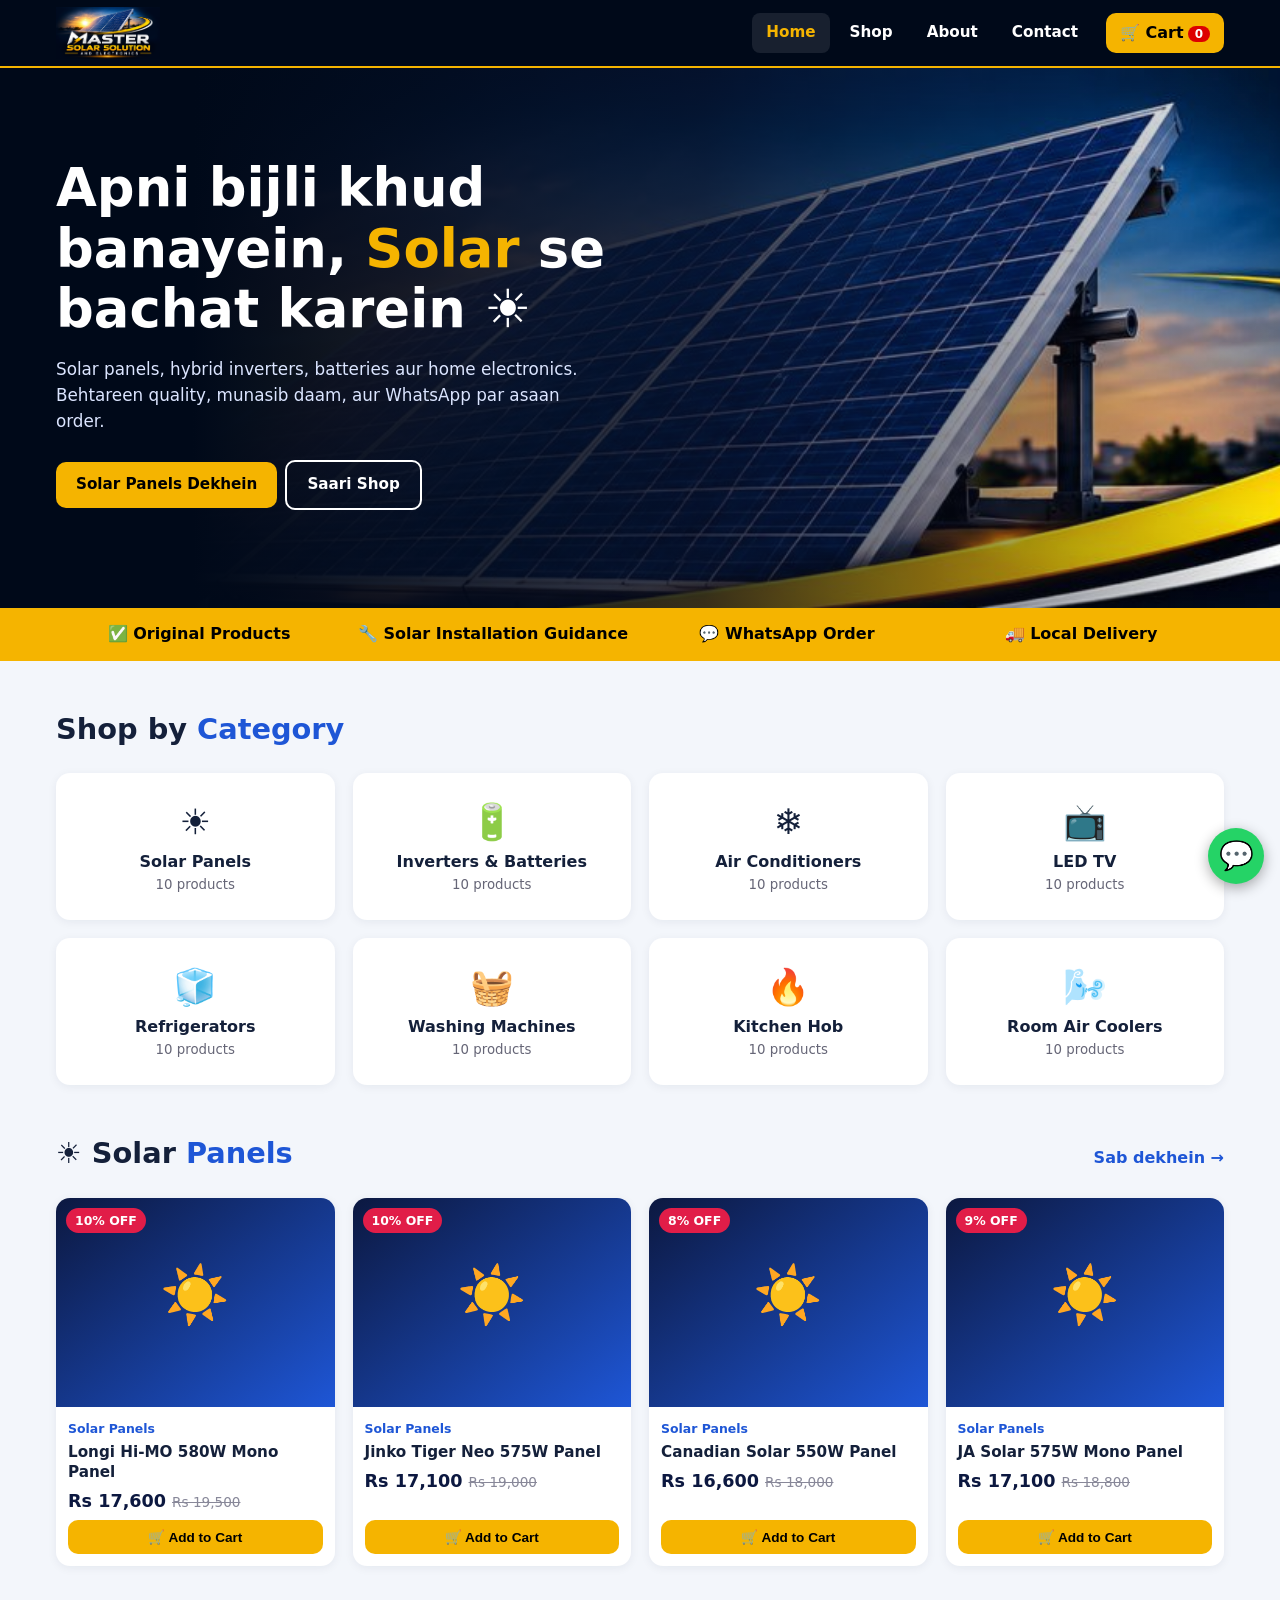
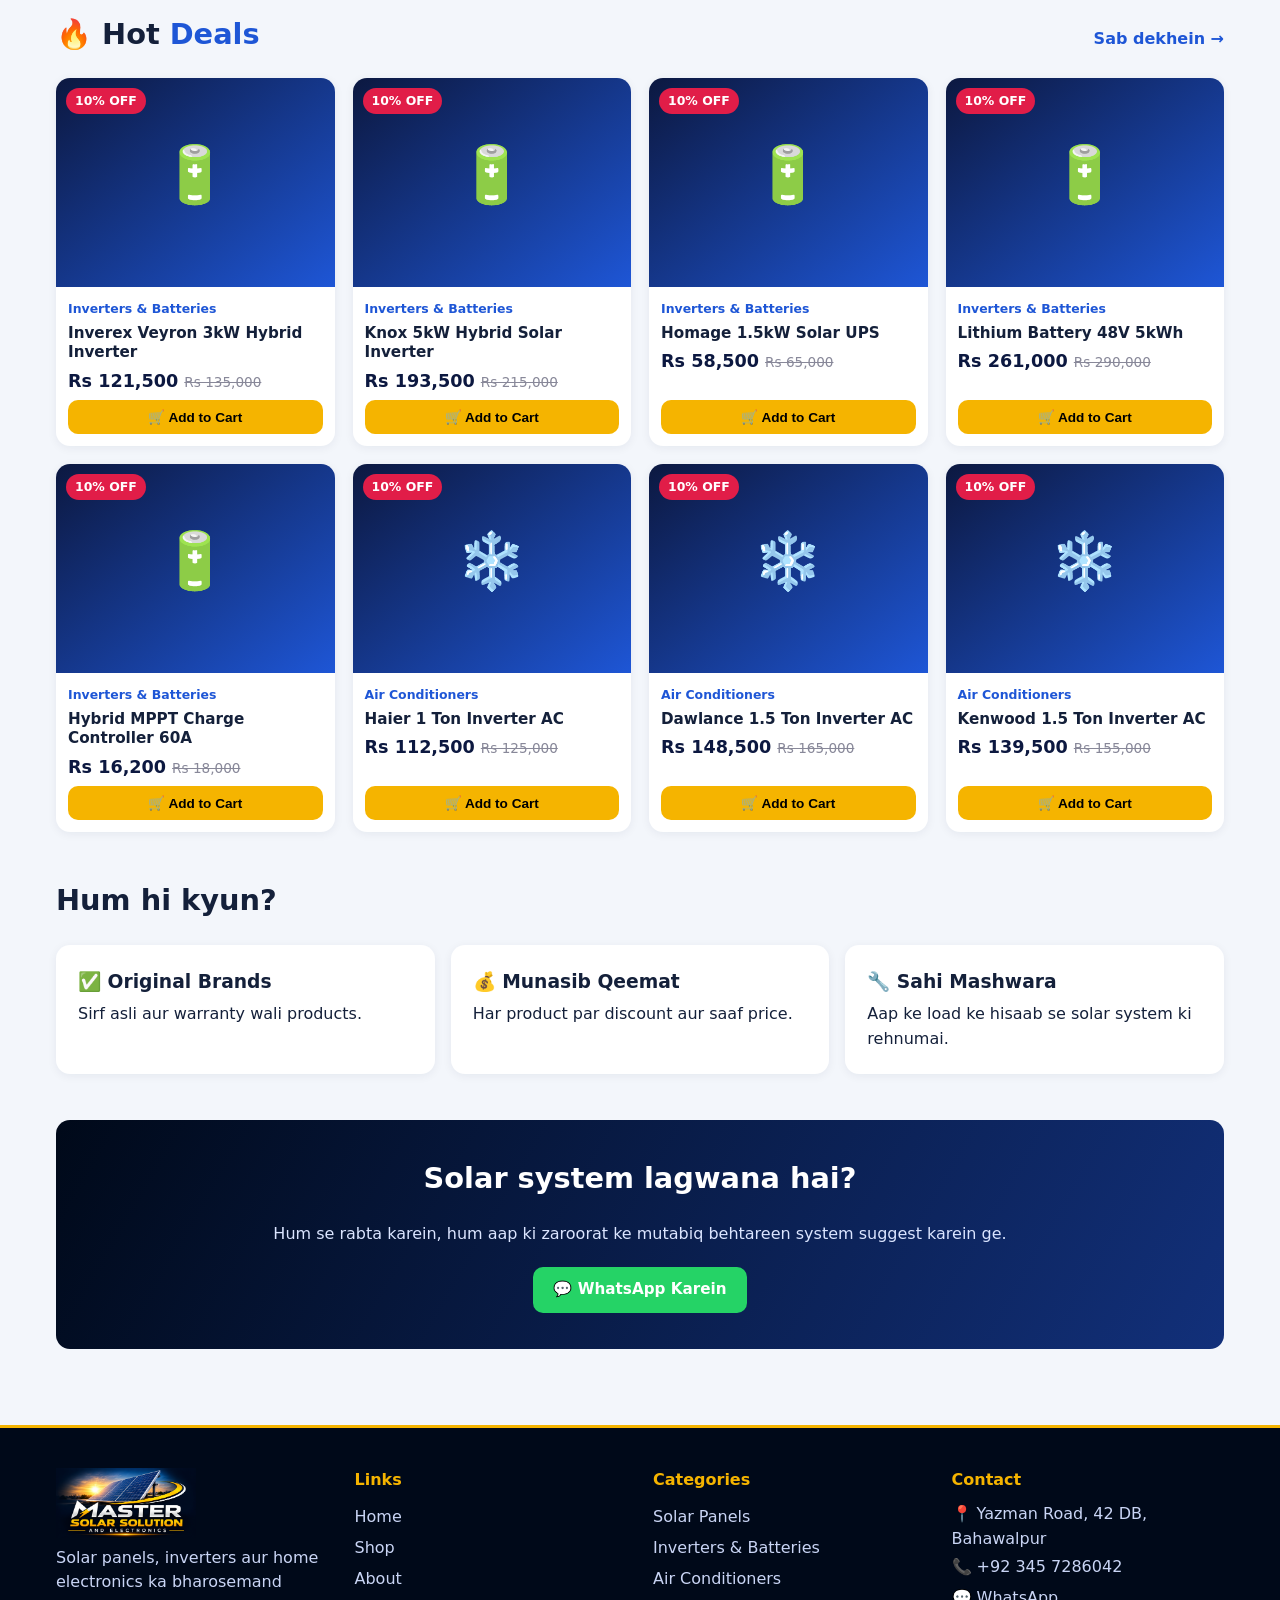
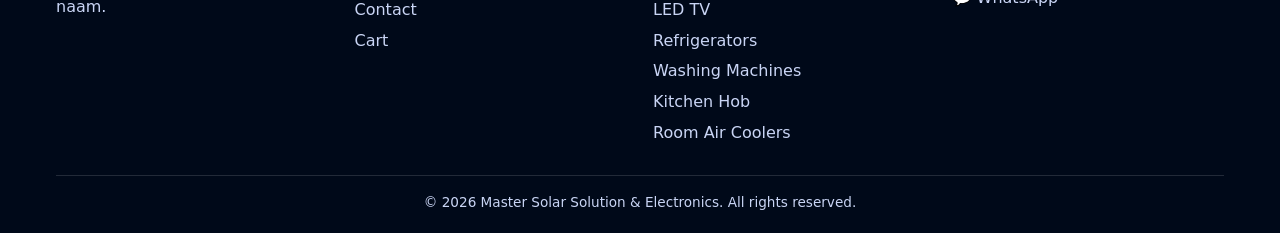
==== site/index.html @ da5d115f "Master Solar website first version" ====
<!DOCTYPE html><html lang="en"><head><meta charset="utf-8"><meta name="viewport" content="width=device-width,initial-scale=1"><title>Master Solar Solution & Electronics | Bahawalpur</title><meta name="description" content="Solar panels, inverters, AC, LED TV, refrigerators aur home electronics - Yazman Road, Bahawalpur."><meta name="theme-color" content="#000919"><link rel="icon" href="favicon.png"><link rel="apple-touch-icon" href="apple-touch-icon.png"><link rel="stylesheet" href="style.css"></head><body><div id="hdr"></div>
<div class="hero"><div class="w"><h1>Apni bijli khud banayein, <b>Solar</b> se bachat karein ☀️</h1><p>Solar panels, hybrid inverters, batteries aur home electronics. Behtareen quality, munasib daam, aur WhatsApp par asaan order.</p><a class="btn" href="shop.html?cat=solar">Solar Panels Dekhein</a><a class="btn ol" href="shop.html">Saari Shop</a></div></div>
<div class="strip"><div class="w"><span>✅ Original Products</span><span>🔧 Solar Installation Guidance</span><span>💬 WhatsApp Order</span><span>🚚 Local Delivery</span></div></div>
<section><div class="w"><h2>Shop by <em>Category</em></h2><div class="grid" id="cats"></div></div></section>
<section style="padding-top:0"><div class="w"><div class="sh"><h2>☀️ Solar <em>Panels</em></h2><a href="shop.html?cat=solar">Sab dekhein →</a></div><div class="grid" id="solar"></div></div></section>
<section style="padding-top:0"><div class="w"><div class="sh"><h2>🔥 Hot <em>Deals</em></h2><a href="shop.html?sort=d">Sab dekhein →</a></div><div class="grid" id="deals"></div></div></section>
<section style="padding-top:0"><div class="w"><h2>Hum hi kyun?</h2><div class="why"><div class="box"><h3>✅ Original Brands</h3><p>Sirf asli aur warranty wali products.</p></div><div class="box"><h3>💰 Munasib Qeemat</h3><p>Har product par discount aur saaf price.</p></div><div class="box"><h3>🔧 Sahi Mashwara</h3><p>Aap ke load ke hisaab se solar system ki rehnumai.</p></div></div></div></section>
<section style="padding-top:0"><div class="w"><div class="cta"><h2>Solar system lagwana hai?</h2><p>Hum se rabta karein, hum aap ki zaroorat ke mutabiq behtareen system suggest karein ge.</p><a class="btn wa" target="_blank" href="https://wa.me/923457286042?text=Assalam%20o%20Alaikum%2C%20mujhe%20solar%20system%20ke%20bare%20mein%20poochna%20hai.">💬 WhatsApp Karein</a></div></div></section>
<div id="ftr"></div><script src="products.js"></script><script src="app.js"></script></body></html>
---- site/style.css ----
:root{--n:#000919;--n2:#0c1840;--y:#f5b400;--b:#1e56d6;--bg:#f3f6fb;--t:#14203a;--r:14px}
*{box-sizing:border-box;margin:0;padding:0}
html{scroll-behavior:smooth}
body{font-family:system-ui,"Segoe UI",Roboto,Arial,sans-serif;background:var(--bg);color:var(--t);line-height:1.55;overflow-x:hidden}
img{max-width:100%;display:block}a{text-decoration:none;color:inherit}
.w{width:100%;max-width:1200px;margin:auto;padding:0 16px}
header{background:var(--n);color:#fff;position:sticky;top:0;z-index:50;border-bottom:2px solid var(--y)}
header .w{display:flex;align-items:center;gap:14px;min-height:66px}
.logo img{height:52px;width:auto}
nav{display:flex;gap:6px;margin-left:auto}
nav a{padding:8px 14px;border-radius:8px;font-weight:600;font-size:.95rem}
nav a:hover,nav a.on{background:#ffffff18;color:var(--y)}
.cartb{position:relative;background:var(--y);color:#000;padding:8px 14px;border-radius:10px;font-weight:800;white-space:nowrap}
.cartb i{font-style:normal;background:#d00;color:#fff;border-radius:20px;font-size:.75rem;padding:1px 7px;margin-left:4px}
.burger{display:none;background:none;border:0;color:#fff;font-size:1.8rem;cursor:pointer;margin-left:auto}
@media(max-width:820px){.burger{display:block}nav{display:none;position:absolute;top:66px;left:0;right:0;background:var(--n);flex-direction:column;padding:10px 16px 16px;border-bottom:2px solid var(--y)}nav.open{display:flex}.cartb{margin-left:0}.logo img{height:44px}}
.btn{display:inline-block;background:var(--y);color:#000;padding:11px 20px;border-radius:10px;font-weight:800;border:0;cursor:pointer;font-size:.95rem;text-align:center}
.btn:hover{filter:brightness(1.08)}.btn.wa{background:#25d366;color:#fff}.btn.bl{background:var(--b);color:#fff}.btn.ol{background:none;border:2px solid #fff;color:#fff}
.hero{background:linear-gradient(90deg,var(--n) 15%,#050b1fcc 55%,#0000),url(images/hero.jpg) center/cover;color:#fff;padding:90px 0}
.hero h1{font-size:clamp(1.9rem,5vw,3.3rem);line-height:1.15;max-width:640px}.hero h1 b{color:var(--y)}
.hero p{margin:16px 0 26px;max-width:540px;color:#dbe5ff;font-size:1.05rem}.hero .btn{margin:0 8px 8px 0}
@media(max-width:700px){.hero{padding:56px 0;background:linear-gradient(var(--n)40%,#050b1faa),url(images/hero.jpg) center/cover}}
.strip{background:var(--y);color:#000;font-weight:700}.strip .w{display:grid;grid-template-columns:repeat(auto-fit,minmax(200px,1fr));gap:8px;padding:14px 16px;text-align:center}
section{padding:46px 0}h2{font-size:clamp(1.3rem,3vw,1.8rem);margin-bottom:22px}h2 em{font-style:normal;color:var(--b)}
.sh{display:flex;justify-content:space-between;align-items:baseline;gap:10px;flex-wrap:wrap}.sh a{color:var(--b);font-weight:700}
.grid{display:grid;grid-template-columns:repeat(auto-fill,minmax(235px,1fr));gap:18px}
@media(max-width:520px){.grid{grid-template-columns:repeat(2,1fr);gap:12px}}
.cat{background:#fff;border-radius:var(--r);padding:22px 10px;text-align:center;font-weight:700;box-shadow:0 2px 10px #0a1a4010;transition:.2s;border-bottom:3px solid transparent}
.cat:hover{transform:translateY(-4px);border-color:var(--y)}.cat span{display:block;font-size:2.2rem}.cat small{display:block;color:#667;font-weight:500}
.card{background:#fff;border-radius:var(--r);overflow:hidden;box-shadow:0 2px 10px #0a1a4010;display:flex;flex-direction:column;position:relative;transition:.2s}
.card:hover{box-shadow:0 8px 22px #0a1a4026}
.card img{width:100%;aspect-ratio:4/3;object-fit:cover;background:#e8eefb}
.card .bd{padding:12px;display:flex;flex-direction:column;gap:5px;flex:1}.card small{color:var(--b);font-weight:700;font-size:.78rem}
.card h3{font-size:.95rem;line-height:1.3}.badge{position:absolute;top:10px;left:10px;background:#e11d48;color:#fff;font-weight:800;font-size:.78rem;padding:3px 9px;border-radius:20px}
.pr{font-weight:800;font-size:1.1rem;color:var(--n2)}.old{color:#889;text-decoration:line-through;font-size:.85rem;margin-left:6px;font-weight:500}
.card .btn{margin-top:auto;font-size:.85rem;padding:9px}
.bar{display:flex;gap:8px;flex-wrap:wrap;margin-bottom:20px;align-items:center}
.bar button,.bar input,.bar select{padding:9px 15px;border-radius:22px;border:1px solid #cdd6ea;background:#fff;cursor:pointer;font-size:.92rem;font-family:inherit}
.bar button.on{background:var(--n);color:#fff;border-color:var(--n)}.bar input{flex:1;min-width:170px;cursor:text}
.box{background:#fff;border-radius:var(--r);padding:22px;box-shadow:0 2px 10px #0a1a4010}
.two{display:grid;grid-template-columns:repeat(auto-fit,minmax(290px,1fr));gap:20px}
.why{display:grid;grid-template-columns:repeat(auto-fit,minmax(220px,1fr));gap:16px}.why .box h3{margin-bottom:6px}
.cta{background:linear-gradient(120deg,var(--n),#12307a);color:#fff;border-radius:var(--r);padding:36px 24px;text-align:center}.cta p{margin:10px 0 20px;color:#dbe5ff}
.pd{display:grid;grid-template-columns:1fr 1fr;gap:30px;align-items:start}
@media(max-width:800px){.pd{grid-template-columns:1fr}}
.pimg{background:#fff;border-radius:var(--r);overflow:hidden;box-shadow:0 2px 10px #0a1a4010}.pimg img{width:100%;aspect-ratio:1;object-fit:cover}
.pinfo h1{font-size:clamp(1.3rem,3vw,1.9rem);line-height:1.25;margin:6px 0 12px}.pinfo .pr{font-size:1.8rem}.pinfo .old{font-size:1.05rem}
.pinfo ul{margin:14px 0 14px 20px}.pinfo li{margin:4px 0}
.save{display:inline-block;background:#e11d4818;color:#e11d48;font-weight:800;padding:3px 10px;border-radius:20px;margin-left:8px;font-size:.9rem}
.qty{display:flex;align-items:center;gap:8px;margin:14px 0;flex-wrap:wrap}.qty input{width:70px;padding:9px;border:1px solid #cdd6ea;border-radius:8px;text-align:center;font-size:1rem}
.acts{display:flex;gap:10px;flex-wrap:wrap}.acts .btn{flex:1;min-width:150px}
.crumb{font-size:.88rem;color:#667;margin-bottom:12px}.crumb a{color:var(--b)}
.crow{display:grid;grid-template-columns:80px 1fr auto;gap:12px;align-items:center;padding:12px 0;border-bottom:1px solid #e3e9f6}
.crow img{width:80px;height:64px;object-fit:cover;border-radius:8px}.crow h4{font-size:.95rem}.ctl{display:flex;align-items:center;gap:6px;margin-top:6px}
.ctl button{width:30px;height:30px;border-radius:8px;border:1px solid #cdd6ea;background:#fff;cursor:pointer;font-weight:800}.ctl .rm{width:auto;padding:0 10px;color:#d00;font-weight:600}
.sum{display:flex;justify-content:space-between;padding:8px 0;font-size:1.05rem}.sum.t{font-weight:800;font-size:1.3rem;border-top:2px solid var(--n);margin-top:6px;padding-top:12px}
.two2{display:grid;grid-template-columns:1.2fr 1fr;gap:20px;align-items:start}@media(max-width:850px){.two2{grid-template-columns:1fr}}
label{display:block;font-weight:600;margin:12px 0 4px;font-size:.92rem}
input.f,textarea.f{width:100%;padding:11px;border:1px solid #cdd6ea;border-radius:10px;font-size:1rem;font-family:inherit}
footer{background:var(--n);color:#c9d5f5;padding:40px 0 20px;border-top:3px solid var(--y);margin-top:30px}
footer .cols{display:grid;grid-template-columns:repeat(auto-fit,minmax(220px,1fr));gap:26px}footer h4{color:var(--y);margin-bottom:10px}footer a{display:block;padding:3px 0}footer a:hover{color:var(--y)}
footer img{height:70px;margin-bottom:8px}.cp{text-align:center;margin-top:26px;font-size:.85rem;border-top:1px solid #ffffff22;padding-top:16px}
.fab{position:fixed;right:16px;bottom:16px;background:#25d366;color:#fff;width:56px;height:56px;border-radius:50%;display:grid;place-items:center;font-size:28px;box-shadow:0 4px 14px #0005;z-index:40}
.toast{position:fixed;left:50%;bottom:90px;transform:translateX(-50%);background:var(--n);color:#fff;padding:12px 22px;border-radius:30px;z-index:99;border:2px solid var(--y);font-weight:600}
.empty{text-align:center;padding:40px 0}
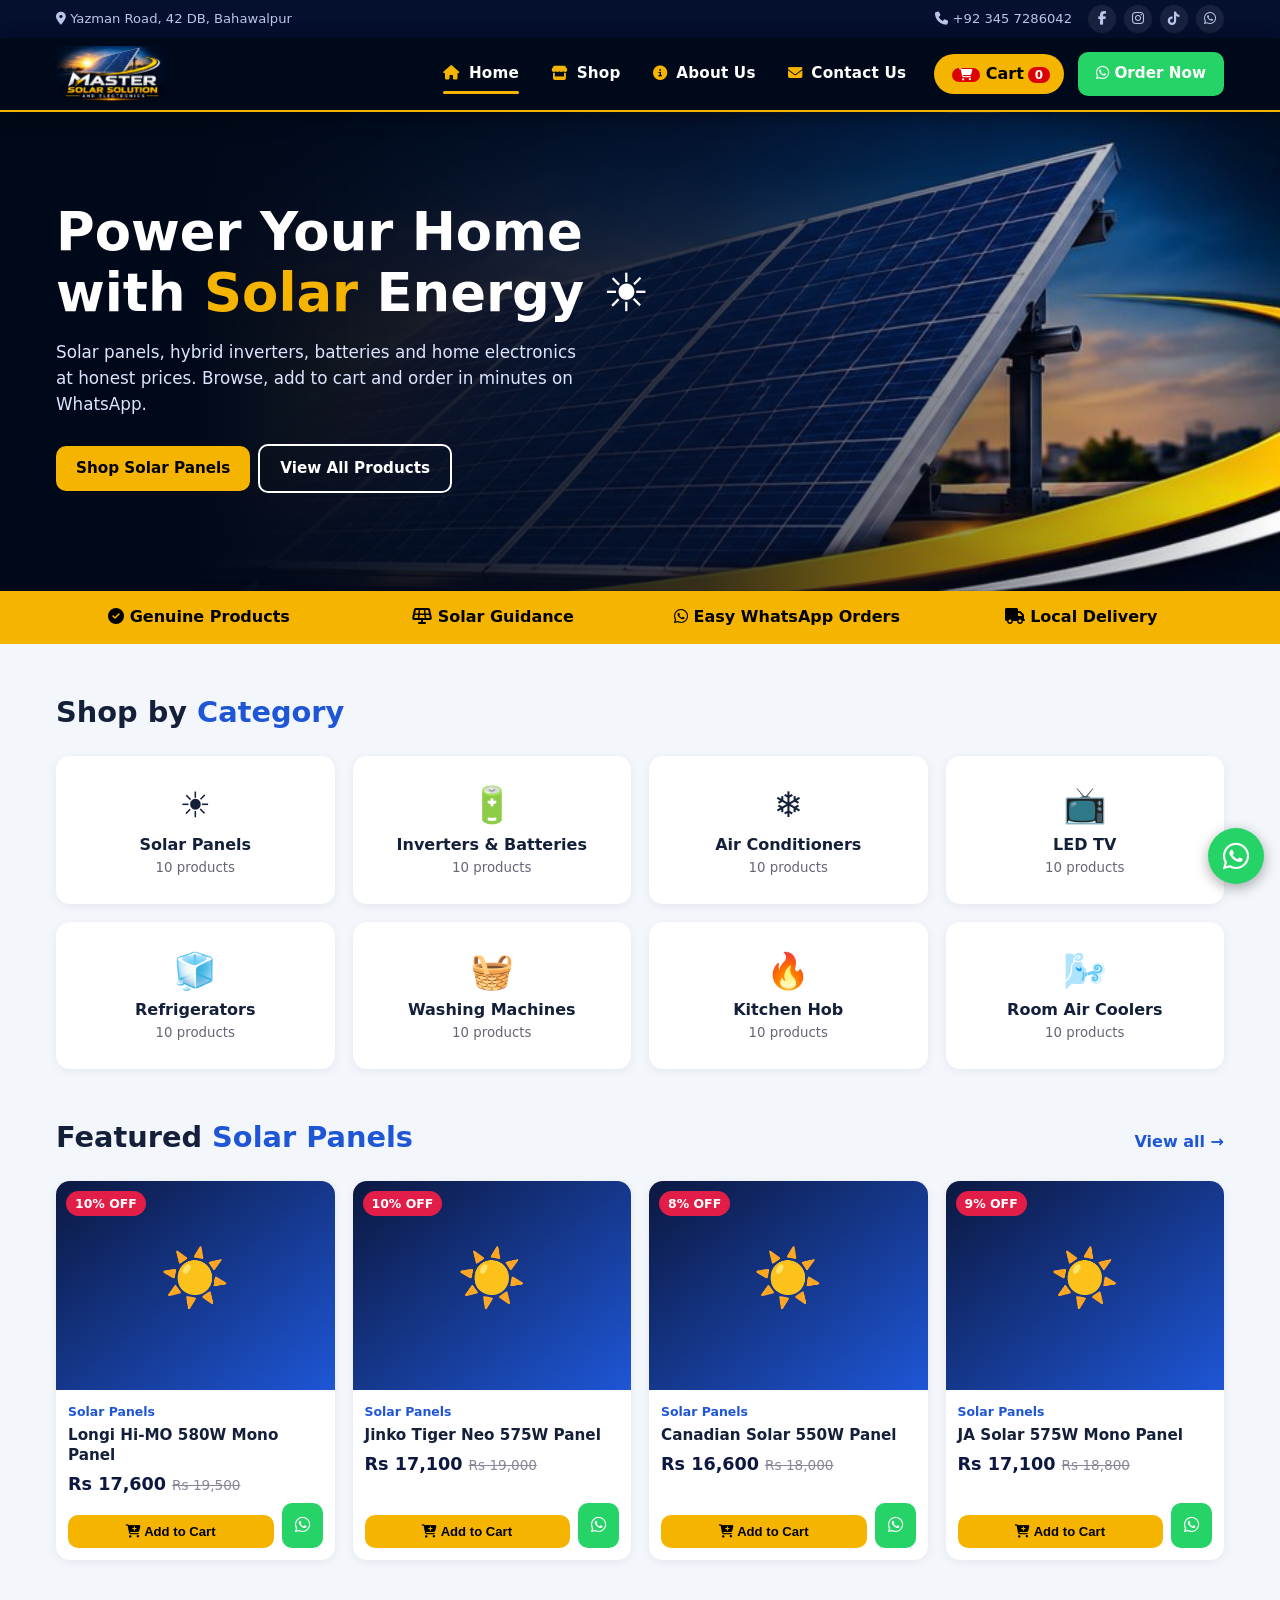
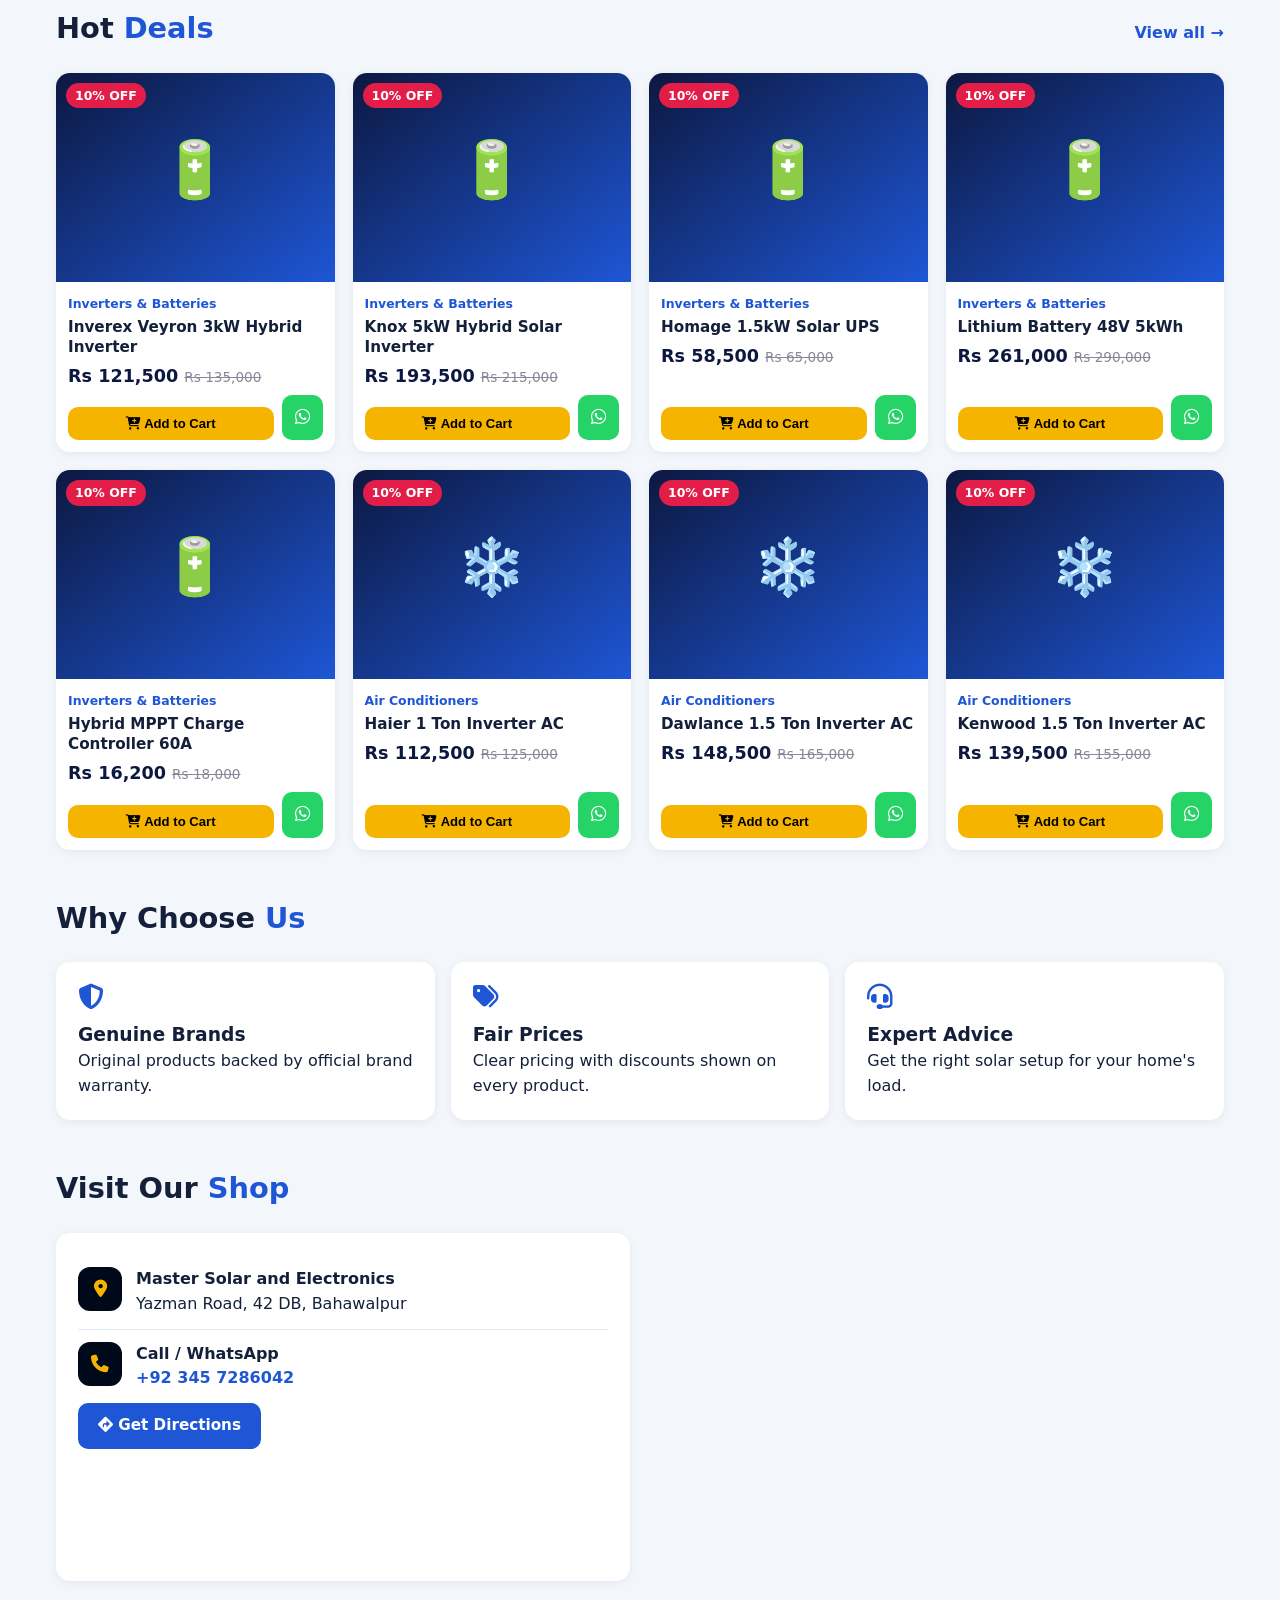
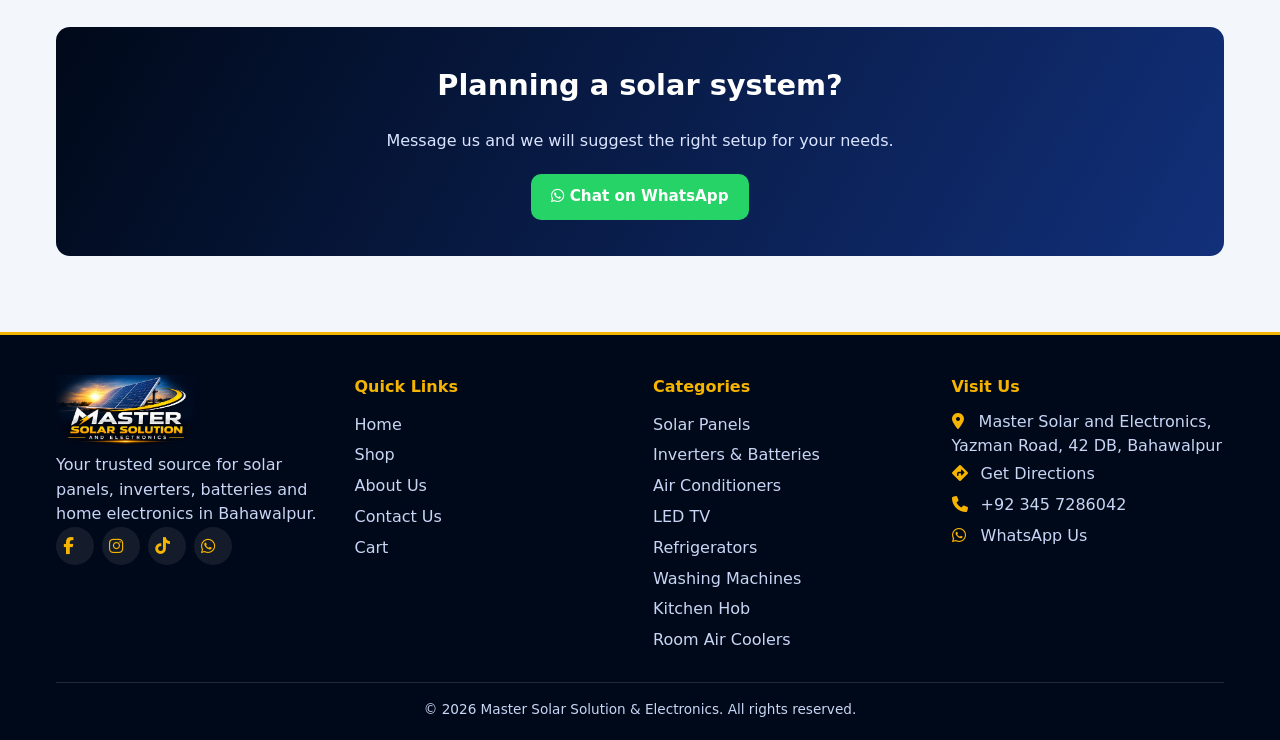
==== commit 520c81f6: "add product pictures" ====
--- a/site/index.html
+++ b/site/index.html
@@ -1,9 +1,9 @@
-<!DOCTYPE html><html lang="en"><head><meta charset="utf-8"><meta name="viewport" content="width=device-width,initial-scale=1"><title>Master Solar Solution & Electronics | Bahawalpur</title><meta name="description" content="Solar panels, inverters, AC, LED TV, refrigerators aur home electronics - Yazman Road, Bahawalpur."><meta name="theme-color" content="#000919"><link rel="icon" href="favicon.png"><link rel="apple-touch-icon" href="apple-touch-icon.png"><link rel="stylesheet" href="style.css"></head><body><div id="hdr"></div>
-<div class="hero"><div class="w"><h1>Apni bijli khud banayein, <b>Solar</b> se bachat karein ☀️</h1><p>Solar panels, hybrid inverters, batteries aur home electronics. Behtareen quality, munasib daam, aur WhatsApp par asaan order.</p><a class="btn" href="shop.html?cat=solar">Solar Panels Dekhein</a><a class="btn ol" href="shop.html">Saari Shop</a></div></div>
-<div class="strip"><div class="w"><span>✅ Original Products</span><span>🔧 Solar Installation Guidance</span><span>💬 WhatsApp Order</span><span>🚚 Local Delivery</span></div></div>
+<!DOCTYPE html><html lang="en"><head><meta charset="utf-8"><meta name="viewport" content="width=device-width,initial-scale=1"><title>Master Solar Solution & Electronics | Bahawalpur</title><meta name="description" content="Solar panels, inverters, AC, LED TV, refrigerators aur home electronics - Yazman Road, Bahawalpur."><meta name="theme-color" content="#000919"><link rel="icon" href="favicon.png"><link rel="apple-touch-icon" href="apple-touch-icon.png"><link rel="stylesheet" href="https://cdnjs.cloudflare.com/ajax/libs/font-awesome/6.5.1/css/all.min.css"><link rel="stylesheet" href="style.css"></head><body><div id="hdr"></div><div class="hero"><div class="w"><h1>Power Your Home with <b>Solar</b> Energy ☀️</h1><p>Solar panels, hybrid inverters, batteries and home electronics at honest prices. Browse, add to cart and order in minutes on WhatsApp.</p><a class="btn" href="shop.html?cat=solar">Shop Solar Panels</a><a class="btn ol" href="shop.html">View All Products</a></div></div>
+<div class="strip"><div class="w"><span><i class="fa-solid fa-circle-check"></i> Genuine Products</span><span><i class="fa-solid fa-solar-panel"></i> Solar Guidance</span><span><i class="fa-brands fa-whatsapp"></i> Easy WhatsApp Orders</span><span><i class="fa-solid fa-truck"></i> Local Delivery</span></div></div>
 <section><div class="w"><h2>Shop by <em>Category</em></h2><div class="grid" id="cats"></div></div></section>
-<section style="padding-top:0"><div class="w"><div class="sh"><h2>☀️ Solar <em>Panels</em></h2><a href="shop.html?cat=solar">Sab dekhein →</a></div><div class="grid" id="solar"></div></div></section>
-<section style="padding-top:0"><div class="w"><div class="sh"><h2>🔥 Hot <em>Deals</em></h2><a href="shop.html?sort=d">Sab dekhein →</a></div><div class="grid" id="deals"></div></div></section>
-<section style="padding-top:0"><div class="w"><h2>Hum hi kyun?</h2><div class="why"><div class="box"><h3>✅ Original Brands</h3><p>Sirf asli aur warranty wali products.</p></div><div class="box"><h3>💰 Munasib Qeemat</h3><p>Har product par discount aur saaf price.</p></div><div class="box"><h3>🔧 Sahi Mashwara</h3><p>Aap ke load ke hisaab se solar system ki rehnumai.</p></div></div></div></section>
-<section style="padding-top:0"><div class="w"><div class="cta"><h2>Solar system lagwana hai?</h2><p>Hum se rabta karein, hum aap ki zaroorat ke mutabiq behtareen system suggest karein ge.</p><a class="btn wa" target="_blank" href="https://wa.me/923457286042?text=Assalam%20o%20Alaikum%2C%20mujhe%20solar%20system%20ke%20bare%20mein%20poochna%20hai.">💬 WhatsApp Karein</a></div></div></section>
+<section style="padding-top:0"><div class="w"><div class="sh"><h2>Featured <em>Solar Panels</em></h2><a href="shop.html?cat=solar">View all →</a></div><div class="grid" id="solar"></div></div></section>
+<section style="padding-top:0"><div class="w"><div class="sh"><h2>Hot <em>Deals</em></h2><a href="shop.html?sort=d">View all →</a></div><div class="grid" id="deals"></div></div></section>
+<section style="padding-top:0"><div class="w"><h2>Why Choose <em>Us</em></h2><div class="feat"><div class="box"><i class="fa-solid fa-shield-halved"></i><h3>Genuine Brands</h3><p>Original products backed by official brand warranty.</p></div><div class="box"><i class="fa-solid fa-tags"></i><h3>Fair Prices</h3><p>Clear pricing with discounts shown on every product.</p></div><div class="box"><i class="fa-solid fa-headset"></i><h3>Expert Advice</h3><p>Get the right solar setup for your home's load.</p></div></div></div></section>
+<section style="padding-top:0"><div class="w"><h2>Visit Our <em>Shop</em></h2><div class="two"><div class="box"><div class="ic"><i class="fa-solid fa-location-dot"></i><div><b>Master Solar and Electronics</b>Yazman Road, 42 DB, Bahawalpur</div></div><div class="ic"><i class="fa-solid fa-phone"></i><div><b>Call / WhatsApp</b><a href="tel:+923457286042">+92 345 7286042</a></div></div><a class="btn bl" target="_blank" rel="noopener" href="https://maps.app.goo.gl/PZaW17wNK6FG3Qay7"><i class="fa-solid fa-diamond-turn-right"></i> Get Directions</a></div><div><iframe class="map" title="Shop location" loading="lazy" src="https://maps.google.com/maps?q=29.2397568,71.7261093&z=16&output=embed"></iframe></div></div></div></section>
+<section style="padding-top:0"><div class="w"><div class="cta"><h2>Planning a solar system?</h2><p>Message us and we will suggest the right setup for your needs.</p><a class="btn wa" target="_blank" rel="noopener" href="https://wa.me/923457286042?text=Hello%2C%20I%20would%20like%20to%20know%20about%20a%20solar%20system%20for%20my%20home."><i class="fa-brands fa-whatsapp"></i> Chat on WhatsApp</a></div></div></section>
 <div id="ftr"></div><script src="products.js"></script><script src="app.js"></script></body></html>
--- a/site/style.css
+++ b/site/style.css
@@ -63,3 +63,24 @@
 .fab{position:fixed;right:16px;bottom:16px;background:#25d366;color:#fff;width:56px;height:56px;border-radius:50%;display:grid;place-items:center;font-size:28px;box-shadow:0 4px 14px #0005;z-index:40}
 .toast{position:fixed;left:50%;bottom:90px;transform:translateX(-50%);background:var(--n);color:#fff;padding:12px 22px;border-radius:30px;z-index:99;border:2px solid var(--y);font-weight:600}
 .empty{text-align:center;padding:40px 0}
+
+.top{background:#050f2e;color:#b9c6ea;font-size:.82rem}.top .w{display:flex;justify-content:space-between;align-items:center;min-height:38px;gap:10px}.top .tr{display:flex;gap:16px;align-items:center}.top a:hover{color:var(--y)}
+.soc{display:flex;gap:8px}.soc a{width:28px;height:28px;border-radius:50%;background:#ffffff14;display:grid;place-items:center;font-size:.85rem;transition:.2s}.soc a:hover{background:var(--y);color:#000;transform:translateY(-2px)}.soc.big a{width:38px;height:38px;font-size:1.05rem}
+header{box-shadow:0 4px 18px #0006}header .w{min-height:72px}.logo img{height:56px}
+nav{margin-left:auto;gap:4px}nav a{position:relative;padding:10px 14px;font-weight:600;letter-spacing:.2px;border-radius:0}nav a i{color:var(--y);margin-right:4px;font-size:.9rem}
+nav a::after{content:"";position:absolute;left:14px;right:14px;bottom:2px;height:3px;border-radius:3px;background:var(--y);transform:scaleX(0);transition:.25s}nav a.on::after,nav a:hover::after{transform:scaleX(1)}nav a.on,nav a:hover{background:none;color:#fff}
+.cartb{border-radius:30px}.hcta{border-radius:30px;padding:10px 18px}
+.btn{border-radius:10px}.btn.sq{padding:9px 13px;font-size:1.1rem;flex:none}.ca{display:flex;gap:8px;margin-top:auto}.ca .btn:first-child{flex:1;font-size:.82rem;padding:9px 6px}
+.fab{font-size:30px}
+@media(max-width:820px){.top .ad{display:none}.top .w{justify-content:center}header .w{min-height:64px}.logo img{height:46px}.hcta{display:none}.cartb{margin-left:auto;padding:8px 12px}.burger{margin-left:0;font-size:1.5rem;padding:6px 10px}
+nav{top:100%;box-shadow:0 14px 24px #0007;padding:6px 0 10px}nav a{padding:15px 22px;border-bottom:1px solid #ffffff12;font-size:1rem}nav a::after{display:none}nav a.on{color:var(--y);background:#ffffff0d}}
+@media(max-width:520px){.ct{display:none}section{padding:34px 0}.hero{padding:46px 0}.hero p{font-size:.98rem}.card .bd{padding:10px}.card h3{font-size:.84rem}.pr{font-size:1rem}.old{font-size:.78rem}.badge{font-size:.7rem;padding:2px 8px}.box{padding:16px}.crow{grid-template-columns:64px 1fr;}.crow>b{grid-column:2}.crow img{width:64px;height:52px}.acts .btn{min-width:100%}.cat{padding:16px 8px}.cat span{font-size:1.8rem}.cta{padding:28px 16px}}
+.ph{background:linear-gradient(120deg,var(--n),#12307a);color:#fff;padding:54px 0;text-align:center;border-bottom:3px solid var(--y)}.ph h1{font-size:clamp(1.7rem,5vw,2.6rem)}.ph h1 em{font-style:normal;color:var(--y)}.ph p{max-width:620px;margin:10px auto 0;color:#dbe5ff}
+.fr{display:grid;grid-template-columns:1fr 1fr;gap:0 14px}@media(max-width:560px){.fr{grid-template-columns:1fr}}
+.ic{display:flex;gap:14px;align-items:flex-start;padding:12px 0;border-bottom:1px solid #e6ebf6}.ic:last-of-type{border:0}.ic>i{width:44px;height:44px;border-radius:12px;background:var(--n);color:var(--y);display:grid;place-items:center;flex:none;font-size:1.1rem}.ic b{display:block}.ic a{color:var(--b);font-weight:600}
+.map{border:0;width:100%;height:340px;border-radius:12px}
+.feat{display:grid;grid-template-columns:repeat(auto-fit,minmax(230px,1fr));gap:16px}.feat .box i{font-size:1.6rem;color:var(--b);margin-bottom:10px}
+.stats{display:grid;grid-template-columns:repeat(auto-fit,minmax(150px,1fr));gap:14px;text-align:center}.stats .box b{display:block;font-size:1.9rem;color:var(--b)}
+.mv{display:grid;grid-template-columns:repeat(auto-fit,minmax(280px,1fr));gap:16px}.mv .box{border-top:4px solid var(--y)}
+footer p i{color:var(--y);margin-right:6px;width:16px}footer a i{color:var(--y);margin-right:8px;width:16px}
+#cs a{background:var(--n);color:var(--y)}
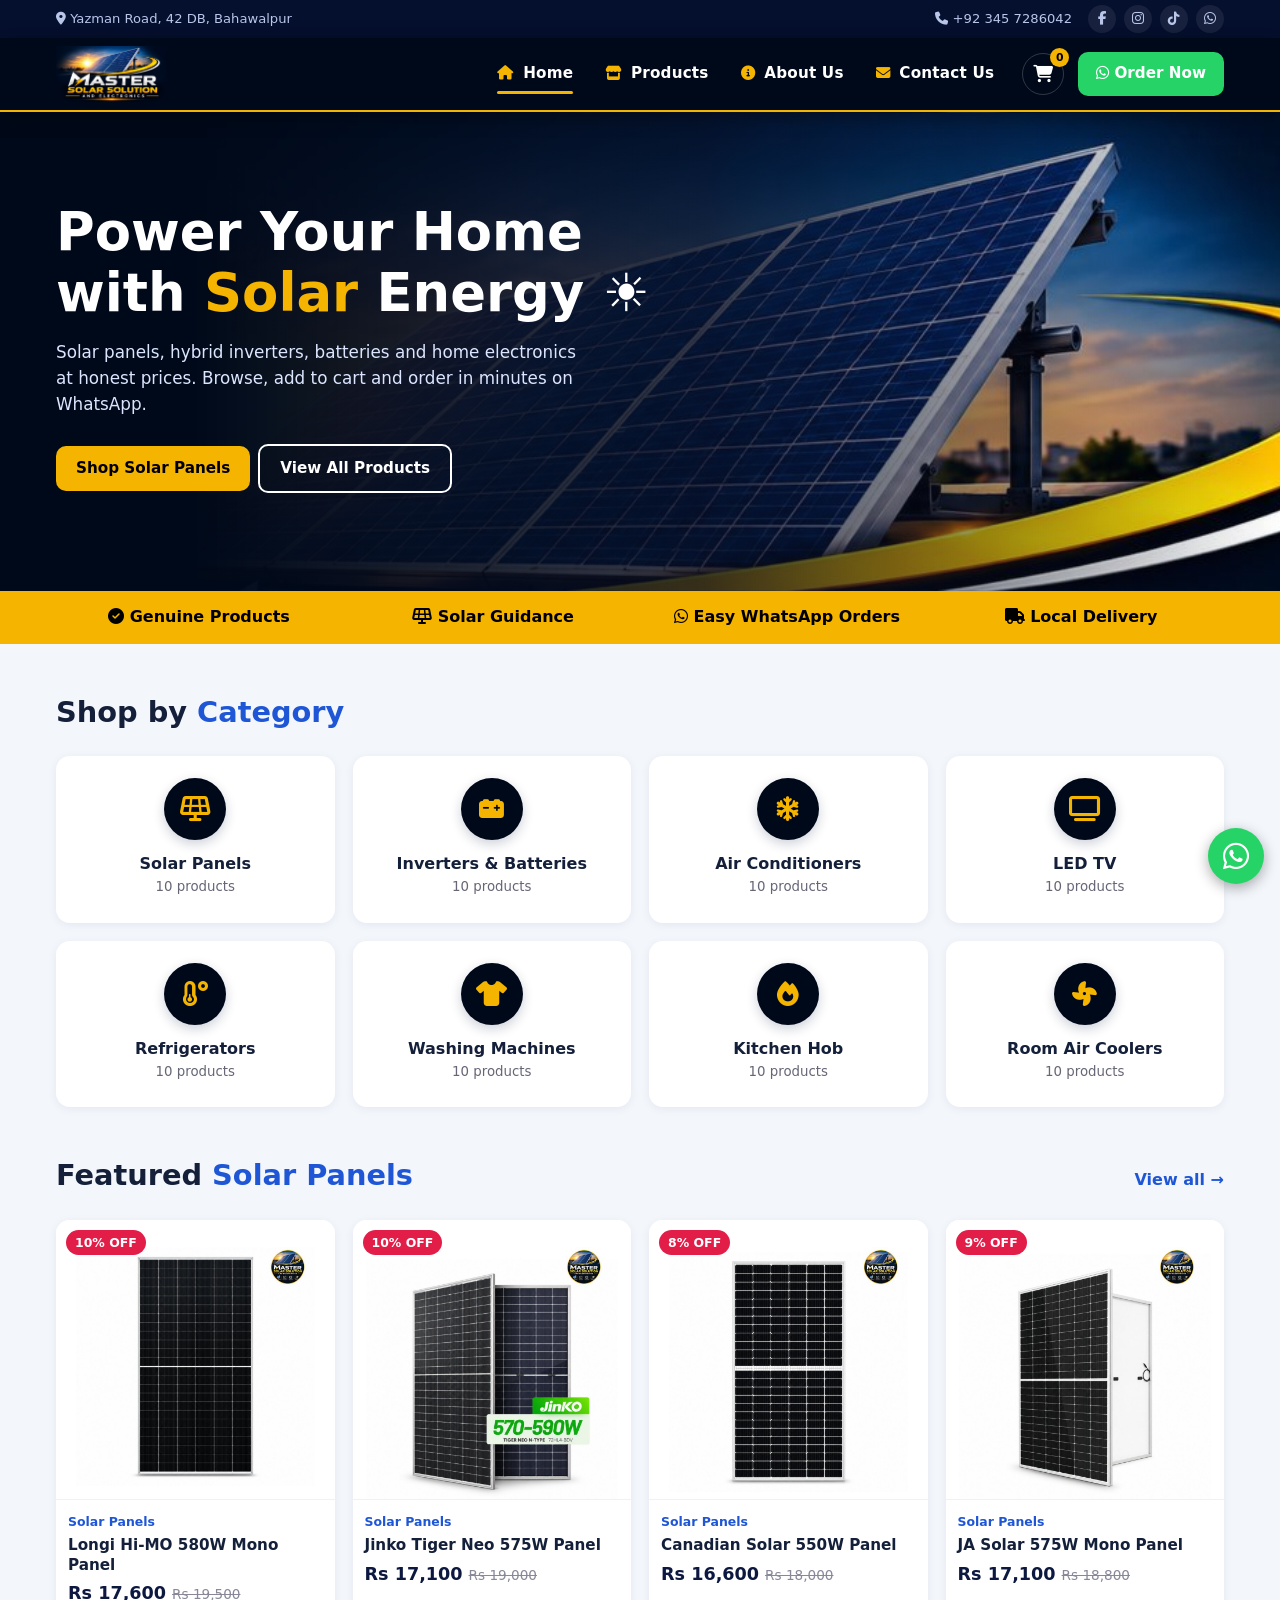
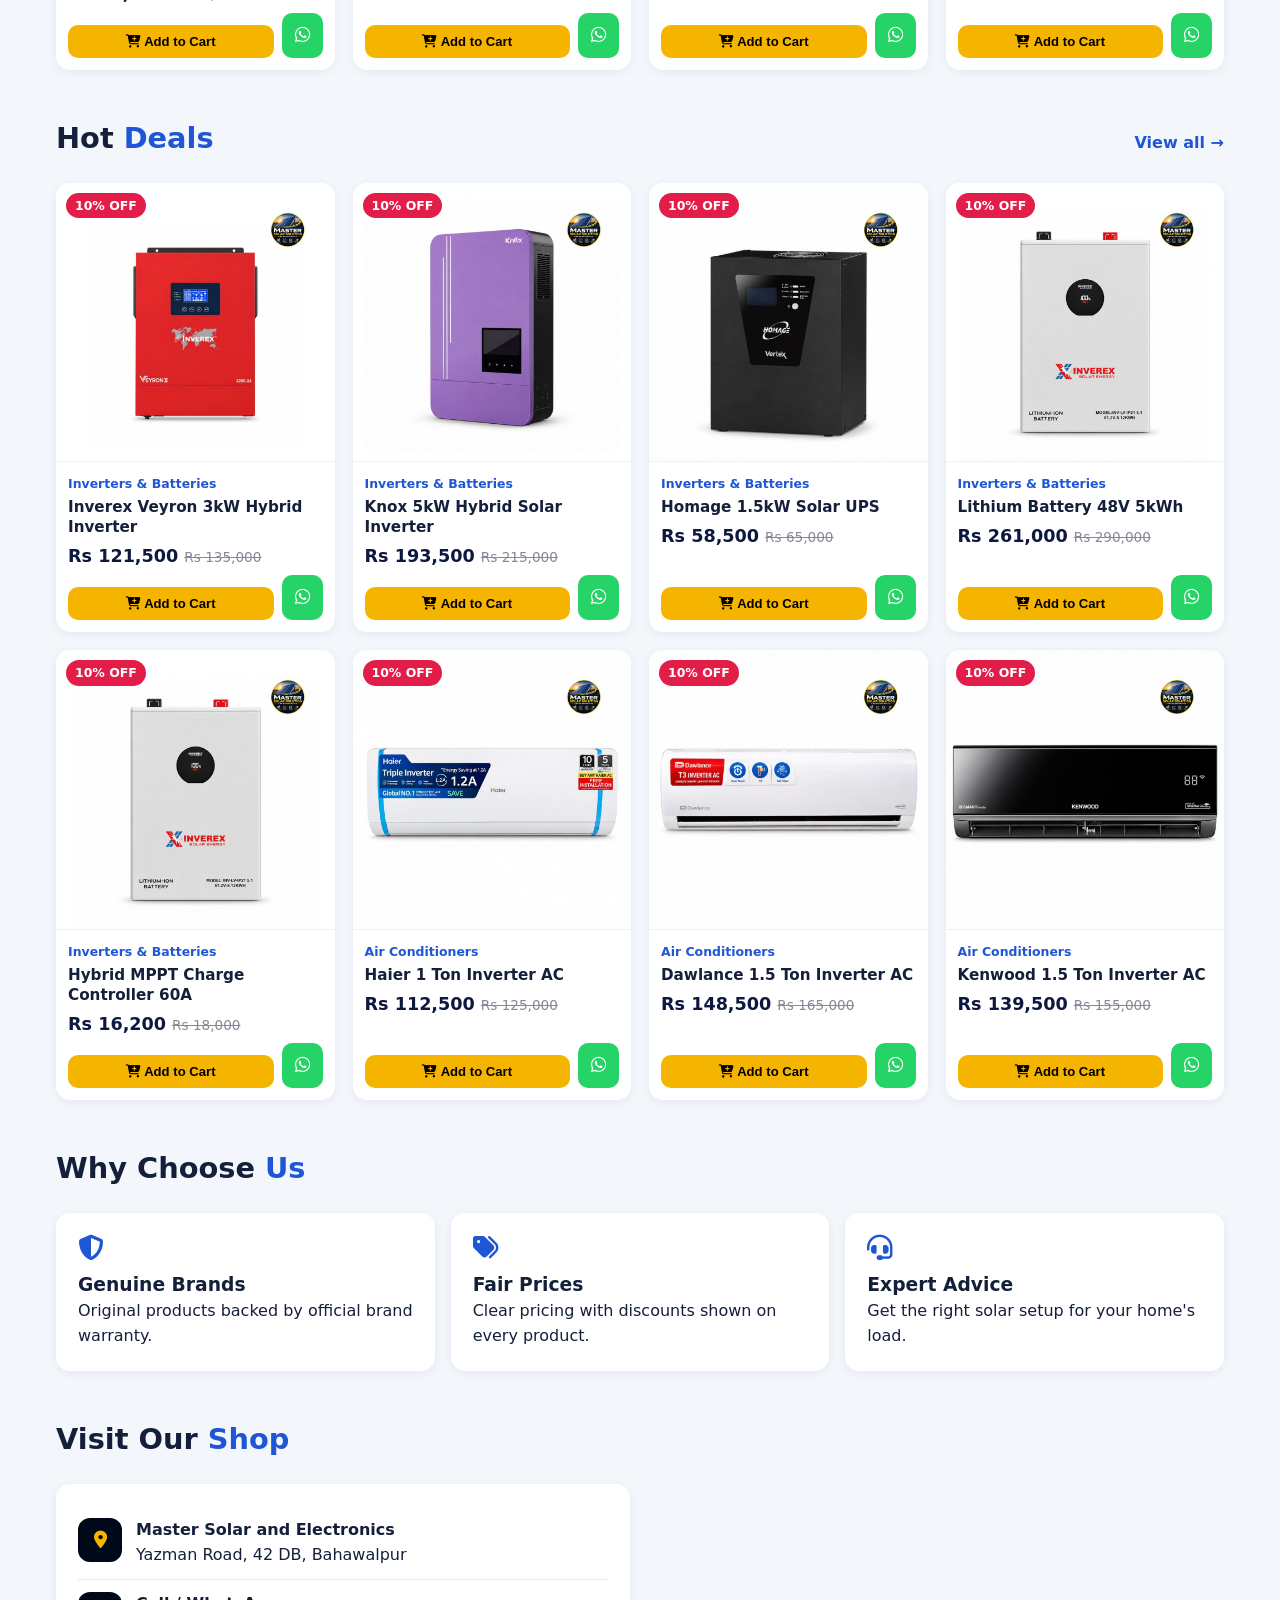
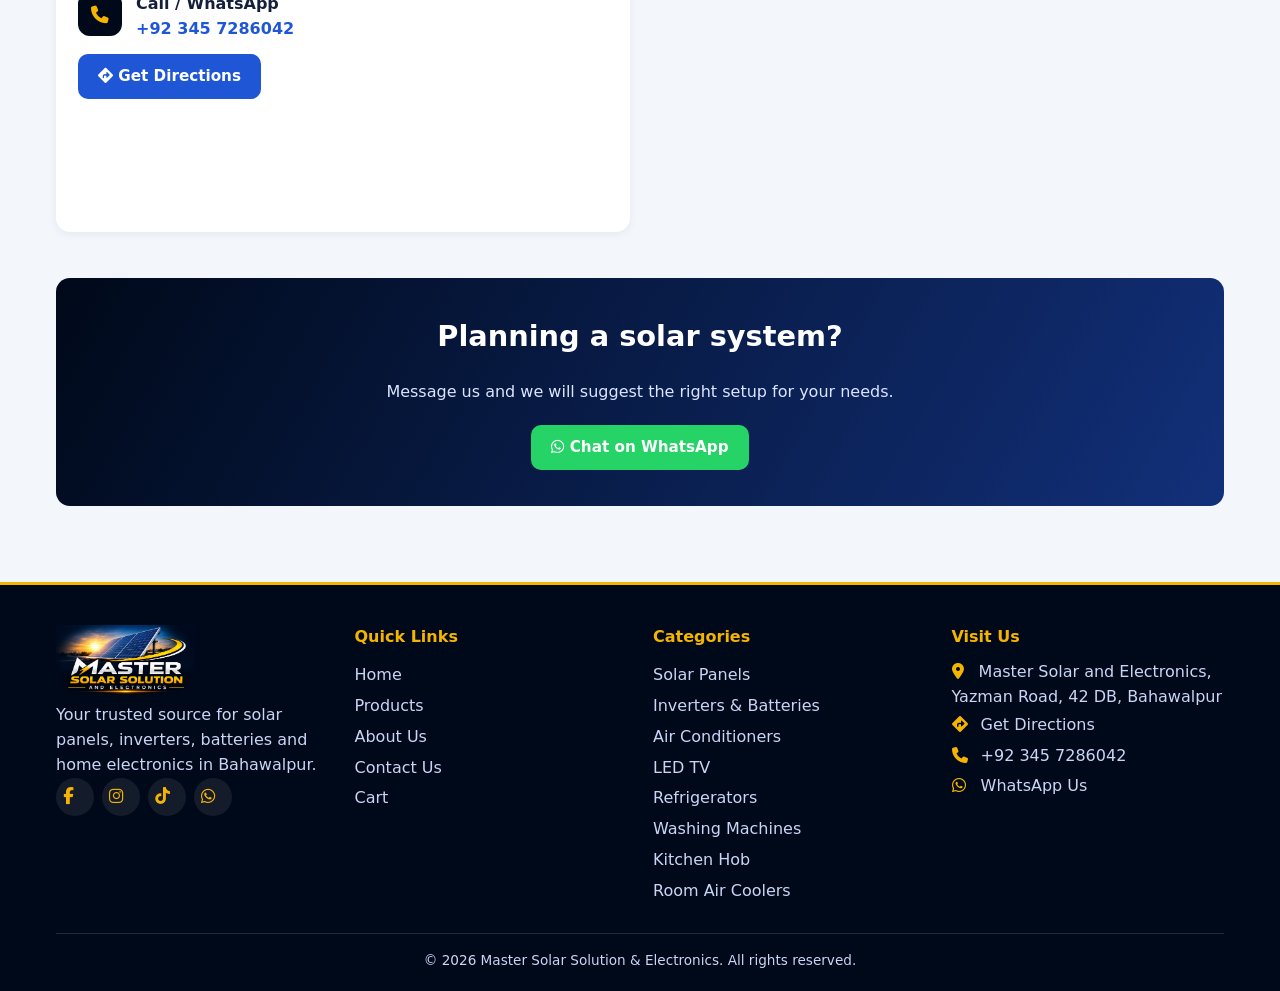
==== commit 704e0729: "new mobile hero banner" ====
--- a/site/index.html
+++ b/site/index.html
@@ -1,4 +1,5 @@
-<!DOCTYPE html><html lang="en"><head><meta charset="utf-8"><meta name="viewport" content="width=device-width,initial-scale=1"><title>Master Solar Solution & Electronics | Bahawalpur</title><meta name="description" content="Solar panels, inverters, AC, LED TV, refrigerators aur home electronics - Yazman Road, Bahawalpur."><meta name="theme-color" content="#000919"><link rel="icon" href="favicon.png"><link rel="apple-touch-icon" href="apple-touch-icon.png"><link rel="stylesheet" href="https://cdnjs.cloudflare.com/ajax/libs/font-awesome/6.5.1/css/all.min.css"><link rel="stylesheet" href="style.css"></head><body><div id="hdr"></div><div class="hero"><div class="w"><h1>Power Your Home with <b>Solar</b> Energy ☀️</h1><p>Solar panels, hybrid inverters, batteries and home electronics at honest prices. Browse, add to cart and order in minutes on WhatsApp.</p><a class="btn" href="shop.html?cat=solar">Shop Solar Panels</a><a class="btn ol" href="shop.html">View All Products</a></div></div>
+<!DOCTYPE html><html lang="en"><head><meta charset="utf-8"><meta name="viewport" content="width=device-width,initial-scale=1"><title>Master Solar Solution & Electronics | Bahawalpur</title><meta name="description" content="Solar panels, inverters, AC, LED TV, refrigerators aur home electronics - Yazman Road, Bahawalpur."><meta name="theme-color" content="#000919"><link rel="icon" href="favicon.png"><link rel="apple-touch-icon" href="apple-touch-icon.png"><link rel="stylesheet" href="https://cdnjs.cloudflare.com/ajax/libs/font-awesome/6.5.1/css/all.min.css"><link rel="stylesheet" href="style.css"></head><body><div id="hdr"></div><div class="mb"><div class="mbt"><span class="tag">★ Sale is on · All products available</span><div class="mh1">Solar Power &amp; Home Electronics, <b>Under One Roof</b></div></div><a class="mbi" href="shop.html"><img src="images/banners/banner-1.jpg" alt="Master Solar Solution &amp; Electronics - solar panels, inverters, ACs, TVs, refrigerators and more"></a><div class="mbb"><p>Best prices on solar panels, inverters, ACs, TVs, refrigerators &amp; more.</p><div class="mbc"><a class="btn" href="shop.html">Shop Now</a><a class="btn wa" target="_blank" rel="noopener" href="https://wa.me/923457286042?text=Hello%2C%20I%20would%20like%20to%20know%20about%20your%20products%20and%20current%20offers."><i class="fa-brands fa-whatsapp"></i> WhatsApp</a></div></div></div>
+<div class="hero"><div class="w"><h1>Power Your Home with <b>Solar</b> Energy ☀️</h1><p>Solar panels, hybrid inverters, batteries and home electronics at honest prices. Browse, add to cart and order in minutes on WhatsApp.</p><a class="btn" href="shop.html?cat=solar">Shop Solar Panels</a><a class="btn ol" href="shop.html">View All Products</a></div></div>
 <div class="strip"><div class="w"><span><i class="fa-solid fa-circle-check"></i> Genuine Products</span><span><i class="fa-solid fa-solar-panel"></i> Solar Guidance</span><span><i class="fa-brands fa-whatsapp"></i> Easy WhatsApp Orders</span><span><i class="fa-solid fa-truck"></i> Local Delivery</span></div></div>
 <section><div class="w"><h2>Shop by <em>Category</em></h2><div class="grid" id="cats"></div></div></section>
 <section style="padding-top:0"><div class="w"><div class="sh"><h2>Featured <em>Solar Panels</em></h2><a href="shop.html?cat=solar">View all →</a></div><div class="grid" id="solar"></div></div></section>
--- a/site/style.css
+++ b/site/style.css
@@ -84,3 +84,42 @@
 .mv{display:grid;grid-template-columns:repeat(auto-fit,minmax(280px,1fr));gap:16px}.mv .box{border-top:4px solid var(--y)}
 footer p i{color:var(--y);margin-right:6px;width:16px}footer a i{color:var(--y);margin-right:8px;width:16px}
 #cs a{background:var(--n);color:var(--y)}
+/* simple cart icon */
+.cartb{background:none;color:#fff;padding:0;width:42px;height:42px;border-radius:50%;display:grid;place-items:center;position:relative;border:1px solid #ffffff30;transition:.2s}
+.cartb:hover{border-color:var(--y);color:var(--y)}
+.cartb i.fa-solid{background:none;padding:0;margin:0;color:inherit;font-size:1.1rem;border-radius:0}
+.cartb i.cc{position:absolute;top:-6px;right:-6px;background:var(--y);color:#000;font-size:.68rem;font-weight:800;min-width:19px;height:19px;line-height:19px;padding:0 5px;text-align:center;border-radius:20px;font-style:normal}
+@media(max-width:820px){.cartb{padding:0;margin-left:auto}}
+/* mobile hero */
+@media(max-width:700px){
+.hero{background:var(--n);padding:0;overflow:hidden}
+.hero::before{content:"";display:block;height:230px;background:linear-gradient(to bottom,#0000 45%,var(--n)),url(images/hero.jpg) 38% center/cover}
+.hero .w{text-align:center;padding:0 18px 30px;margin-top:-14px;position:relative}
+.hero h1{font-size:1.65rem;line-height:1.25;margin:0 auto}
+.hero p{font-size:.95rem;margin:12px auto 20px;color:#c9d6f5}
+.hero .btn{display:block;margin:0 0 10px;padding:13px;font-size:1rem}
+.hero .btn.ol{border:2px solid var(--y);color:var(--y)}
+}
+.card img{aspect-ratio:1/1;object-fit:contain;background:#fff}.card>a{display:block;border-bottom:1px solid #eef1f8}.pimg img{object-fit:contain;background:#fff}
+/* category icons */
+.cat span.ci{width:62px;height:62px;border-radius:50%;background:var(--n);color:var(--y);display:grid;place-items:center;margin:0 auto 12px;font-size:1.55rem;transition:.2s;box-shadow:0 4px 12px #0a1a4033}
+.cat:hover span.ci{background:var(--y);color:var(--n)}
+@media(max-width:520px){.cat span.ci{width:52px;height:52px;font-size:1.3rem;margin-bottom:8px}}
+/* mobile sale banner slider */
+.mhero{display:none;position:relative;background:var(--n)}
+.trk{display:flex;overflow-x:auto;scroll-snap-type:x mandatory;scrollbar-width:none}.trk::-webkit-scrollbar{display:none}
+.sl{flex:0 0 100%;scroll-snap-align:center;aspect-ratio:16/9;display:block}.sl img{width:100%;height:100%;object-fit:cover;display:block}
+.dots{position:absolute;bottom:10px;left:0;right:0;display:flex;justify-content:center;gap:7px;pointer-events:none}.dots i{width:8px;height:8px;border-radius:8px;background:#ffffff90;transition:.25s}.dots i.on{background:var(--y);width:22px}
+@media(max-width:700px){.mhero{display:block}.hero{display:none}.nobn .mhero{display:none}.nobn .hero{display:block}}
+/* mobile hero (single banner) */
+.mb{display:none}
+@media(max-width:700px){
+.mb{display:block;background:radial-gradient(120% 60% at 50% 0,#12307a,var(--n) 70%);padding:22px 0 26px;border-radius:0 0 30px 30px;text-align:center}
+.mhero{display:none!important}.hero{display:none}
+.mbt{padding:0 18px 16px}.tag{display:inline-block;background:#f5b40022;color:var(--y);border:1px solid #f5b40066;padding:5px 12px;border-radius:20px;font-size:.72rem;font-weight:700;letter-spacing:.4px;text-transform:uppercase}
+.mh1{color:#fff;font-size:1.55rem;line-height:1.25;font-weight:800;margin-top:12px}.mh1 b{color:var(--y)}
+.mbi{display:block;margin:0 14px;border-radius:32px;overflow:hidden;border:2px solid var(--y);box-shadow:0 12px 30px #000a,0 0 26px #f5b40040}
+.mbi img{width:100%;aspect-ratio:1/1;object-fit:cover;display:block}
+.mbb{padding:16px 18px 0}.mbb p{color:#c9d6f5;font-size:.93rem;margin-bottom:14px}
+.mbc{display:flex;gap:10px}.mbc .btn{flex:1;padding:13px 8px;font-size:.98rem}
+}
